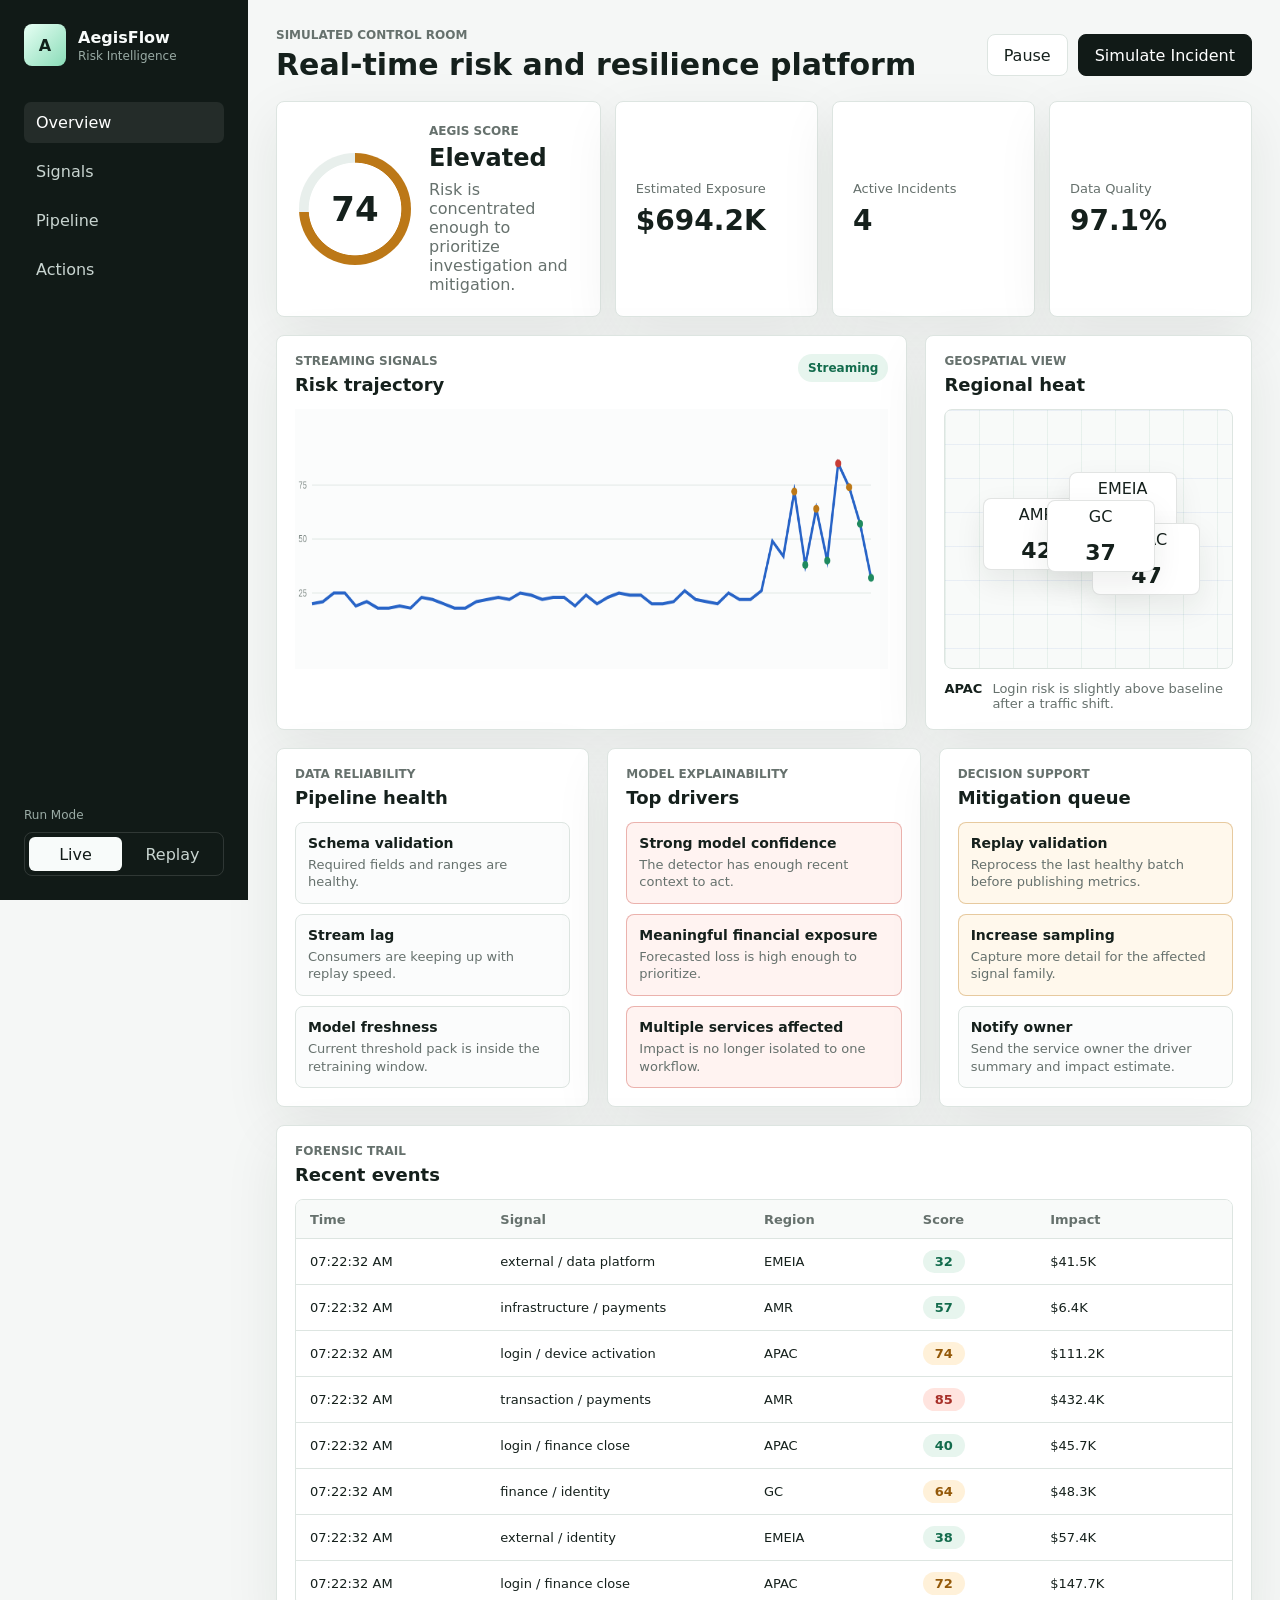
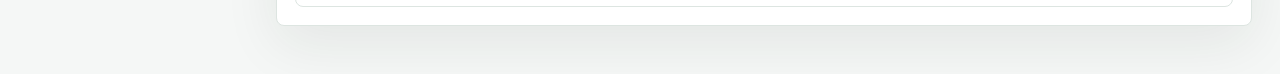
==== app/index.html @ 4f73d689 "Initial AegisFlow project" ====
<!doctype html>
<html lang="en">
  <head>
    <meta charset="utf-8">
    <meta name="viewport" content="width=device-width, initial-scale=1">
    <title>AegisFlow</title>
    <link rel="stylesheet" href="./styles.css">
  </head>
  <body>
    <div class="app-shell">
      <aside class="sidebar" aria-label="Workspace navigation">
        <div class="brand">
          <div class="brand-mark" aria-hidden="true">A</div>
          <div>
            <strong>AegisFlow</strong>
            <span>Risk Intelligence</span>
          </div>
        </div>

        <nav class="nav-list" aria-label="Primary">
          <a class="active" href="#overview">Overview</a>
          <a href="#signals">Signals</a>
          <a href="#pipeline">Pipeline</a>
          <a href="#actions">Actions</a>
        </nav>

        <div class="operator">
          <span class="operator-label">Run Mode</span>
          <div class="segmented" role="group" aria-label="Run mode">
            <button class="selected" id="liveMode" type="button">Live</button>
            <button id="replayMode" type="button">Replay</button>
          </div>
        </div>
      </aside>

      <main class="workspace">
        <header class="topbar">
          <div>
            <p class="eyebrow">Simulated control room</p>
            <h1>Real-time risk and resilience platform</h1>
          </div>
          <div class="topbar-actions">
            <button class="ghost-button" id="pauseStream" type="button">Pause</button>
            <button class="primary-button" id="injectIncident" type="button">Simulate Incident</button>
          </div>
        </header>

        <section class="score-band" id="overview" aria-label="Portfolio risk overview">
          <div class="score-panel">
            <div class="score-ring" id="scoreRing">
              <span id="aegisScore">21</span>
            </div>
            <div>
              <p class="eyebrow">Aegis Score</p>
              <h2 id="scoreBand">Watch</h2>
              <p id="scoreNarrative">Low variance across services with two watchlist signals.</p>
            </div>
          </div>
          <div class="metric">
            <span>Estimated Exposure</span>
            <strong id="exposure">$42.7K</strong>
          </div>
          <div class="metric">
            <span>Active Incidents</span>
            <strong id="incidentCount">2</strong>
          </div>
          <div class="metric">
            <span>Data Quality</span>
            <strong id="qualityScore">98.4%</strong>
          </div>
        </section>

        <section class="grid two-column">
          <article class="panel timeline-panel" id="signals">
            <div class="panel-header">
              <div>
                <p class="eyebrow">Streaming signals</p>
                <h2>Risk trajectory</h2>
              </div>
              <span class="status-pill" id="streamStatus">Streaming</span>
            </div>
            <canvas id="riskChart" width="980" height="330" aria-label="Risk score timeline"></canvas>
          </article>

          <article class="panel">
            <div class="panel-header">
              <div>
                <p class="eyebrow">Geospatial view</p>
                <h2>Regional heat</h2>
              </div>
            </div>
            <div class="region-map" aria-label="Regional risk map">
              <button class="region region-amr" data-region="AMR" type="button">AMR<span>18</span></button>
              <button class="region region-emeia" data-region="EMEIA" type="button">EMEIA<span>24</span></button>
              <button class="region region-apac" data-region="APAC" type="button">APAC<span>31</span></button>
              <button class="region region-gc" data-region="GC" type="button">GC<span>28</span></button>
            </div>
            <div class="region-detail" id="regionDetail">
              <strong>APAC</strong>
              <span>Login risk is slightly above baseline after a traffic shift.</span>
            </div>
          </article>
        </section>

        <section class="grid three-column">
          <article class="panel" id="pipeline">
            <div class="panel-header">
              <div>
                <p class="eyebrow">Data reliability</p>
                <h2>Pipeline health</h2>
              </div>
            </div>
            <div class="health-list" id="healthList"></div>
          </article>

          <article class="panel">
            <div class="panel-header">
              <div>
                <p class="eyebrow">Model explainability</p>
                <h2>Top drivers</h2>
              </div>
            </div>
            <div class="driver-list" id="driverList"></div>
          </article>

          <article class="panel" id="actions">
            <div class="panel-header">
              <div>
                <p class="eyebrow">Decision support</p>
                <h2>Mitigation queue</h2>
              </div>
            </div>
            <div class="action-list" id="actionList"></div>
          </article>
        </section>

        <section class="panel event-panel">
          <div class="panel-header">
            <div>
              <p class="eyebrow">Forensic trail</p>
              <h2>Recent events</h2>
            </div>
          </div>
          <div class="event-table" role="table" aria-label="Recent risk events">
            <div class="event-row event-head" role="row">
              <span>Time</span>
              <span>Signal</span>
              <span>Region</span>
              <span>Score</span>
              <span>Impact</span>
            </div>
            <div id="eventRows"></div>
          </div>
        </section>
      </main>
    </div>

    <script src="./main.js"></script>
  </body>
</html>
---- app/styles.css ----
:root {
  --bg: #f5f7f6;
  --panel: #ffffff;
  --ink: #15201c;
  --muted: #66716d;
  --line: #dde5e1;
  --green: #1f8a5f;
  --blue: #2864c7;
  --amber: #bc7817;
  --red: #c83d35;
  --teal: #0f766e;
  --shadow: 0 18px 55px rgba(21, 32, 28, 0.08);
}

* {
  box-sizing: border-box;
}

body {
  margin: 0;
  background: var(--bg);
  color: var(--ink);
  font-family: Inter, ui-sans-serif, system-ui, -apple-system, BlinkMacSystemFont, "Segoe UI", sans-serif;
}

button {
  font: inherit;
}

.app-shell {
  display: grid;
  grid-template-columns: 248px minmax(0, 1fr);
  min-height: 100vh;
}

.sidebar {
  position: sticky;
  top: 0;
  display: flex;
  flex-direction: column;
  height: 100vh;
  padding: 24px;
  background: #111a17;
  color: #f8fbfa;
}

.brand {
  display: flex;
  gap: 12px;
  align-items: center;
  margin-bottom: 36px;
}

.brand-mark {
  display: grid;
  place-items: center;
  width: 42px;
  height: 42px;
  border-radius: 8px;
  background: linear-gradient(135deg, #e7fff4, #8adcb8);
  color: #10201a;
  font-weight: 800;
}

.brand span,
.operator-label {
  display: block;
  margin-top: 2px;
  color: #9aaba5;
  font-size: 12px;
}

.nav-list {
  display: grid;
  gap: 8px;
}

.nav-list a {
  padding: 11px 12px;
  border-radius: 7px;
  color: #c9d5d1;
  text-decoration: none;
}

.nav-list a.active,
.nav-list a:hover {
  background: rgba(255, 255, 255, 0.08);
  color: #ffffff;
}

.operator {
  margin-top: auto;
}

.segmented {
  display: grid;
  grid-template-columns: 1fr 1fr;
  gap: 4px;
  margin-top: 10px;
  padding: 4px;
  border: 1px solid rgba(255, 255, 255, 0.13);
  border-radius: 8px;
}

.segmented button {
  min-height: 34px;
  border: 0;
  border-radius: 6px;
  background: transparent;
  color: #c9d5d1;
  cursor: pointer;
}

.segmented button.selected {
  background: #f8fbfa;
  color: #111a17;
}

.workspace {
  display: grid;
  gap: 18px;
  width: min(1440px, 100%);
  margin: 0 auto;
  padding: 28px;
}

.topbar {
  display: flex;
  align-items: center;
  justify-content: space-between;
  gap: 20px;
}

.topbar h1,
.panel h2,
.score-panel h2 {
  margin: 0;
  letter-spacing: 0;
}

.topbar h1 {
  font-size: 30px;
  line-height: 1.16;
}

.eyebrow {
  margin: 0 0 6px;
  color: var(--muted);
  font-size: 12px;
  font-weight: 700;
  letter-spacing: 0;
  text-transform: uppercase;
}

.topbar-actions {
  display: flex;
  gap: 10px;
  flex-wrap: wrap;
}

.primary-button,
.ghost-button {
  min-height: 42px;
  padding: 0 16px;
  border-radius: 8px;
  cursor: pointer;
}

.primary-button {
  border: 1px solid #111a17;
  background: #111a17;
  color: #ffffff;
}

.ghost-button {
  border: 1px solid var(--line);
  background: #ffffff;
  color: var(--ink);
}

.score-band {
  display: grid;
  grid-template-columns: minmax(320px, 1.6fr) repeat(3, minmax(160px, 1fr));
  gap: 14px;
  align-items: stretch;
}

.score-panel,
.metric,
.panel {
  border: 1px solid var(--line);
  border-radius: 8px;
  background: var(--panel);
  box-shadow: var(--shadow);
}

.score-panel {
  display: flex;
  gap: 18px;
  align-items: center;
  padding: 22px;
}

.score-ring {
  --score: 21;
  display: grid;
  flex: 0 0 auto;
  place-items: center;
  width: 112px;
  height: 112px;
  border-radius: 50%;
  background:
    radial-gradient(circle at center, #ffffff 58%, transparent 59%),
    conic-gradient(var(--green) calc(var(--score) * 1%), #e8efec 0);
}

.score-ring span {
  font-size: 34px;
  font-weight: 800;
}

.score-panel p:last-child {
  max-width: 520px;
  margin: 8px 0 0;
  color: var(--muted);
}

.metric {
  display: grid;
  align-content: center;
  gap: 8px;
  min-height: 132px;
  padding: 20px;
}

.metric span {
  color: var(--muted);
  font-size: 13px;
}

.metric strong {
  font-size: 28px;
  letter-spacing: 0;
}

.grid {
  display: grid;
  gap: 18px;
}

.two-column {
  grid-template-columns: minmax(0, 1.45fr) minmax(320px, 0.75fr);
}

.three-column {
  grid-template-columns: repeat(3, minmax(0, 1fr));
}

.panel {
  min-width: 0;
  padding: 18px;
}

.panel-header {
  display: flex;
  align-items: flex-start;
  justify-content: space-between;
  gap: 16px;
  margin-bottom: 14px;
}

.panel h2 {
  font-size: 18px;
}

.status-pill {
  display: inline-flex;
  align-items: center;
  min-height: 28px;
  padding: 0 10px;
  border-radius: 999px;
  background: #e7f5ee;
  color: #136c4d;
  font-size: 12px;
  font-weight: 700;
}

.status-pill.paused {
  background: #f3ede2;
  color: #8a5712;
}

.timeline-panel canvas {
  width: 100%;
  height: 260px;
}

.region-map {
  position: relative;
  height: 260px;
  overflow: hidden;
  border: 1px solid var(--line);
  border-radius: 8px;
  background:
    linear-gradient(90deg, rgba(31, 138, 95, 0.08) 1px, transparent 1px),
    linear-gradient(rgba(40, 100, 199, 0.08) 1px, transparent 1px),
    #f8faf9;
  background-size: 34px 34px;
}

.region {
  position: absolute;
  display: grid;
  gap: 4px;
  place-items: center;
  width: 108px;
  height: 72px;
  border: 1px solid rgba(21, 32, 28, 0.12);
  border-radius: 8px;
  background: #ffffff;
  color: var(--ink);
  cursor: pointer;
  box-shadow: 0 12px 30px rgba(21, 32, 28, 0.08);
}

.region span {
  font-size: 22px;
  font-weight: 800;
}

.region-amr {
  left: 13%;
  top: 34%;
}

.region-emeia {
  left: 43%;
  top: 24%;
}

.region-apac {
  right: 11%;
  top: 44%;
}

.region-gc {
  right: 27%;
  top: 35%;
}

.region.hot {
  border-color: rgba(200, 61, 53, 0.45);
  background: #fff1ee;
  color: #a72e27;
}

.region-detail {
  display: flex;
  gap: 10px;
  margin-top: 12px;
  color: var(--muted);
  font-size: 13px;
}

.region-detail strong {
  color: var(--ink);
}

.health-list,
.driver-list,
.action-list {
  display: grid;
  gap: 10px;
}

.health-item,
.driver-item,
.action-item {
  display: grid;
  gap: 5px;
  padding: 12px;
  border: 1px solid var(--line);
  border-radius: 8px;
  background: #fbfcfc;
}

.health-item strong,
.driver-item strong,
.action-item strong {
  font-size: 14px;
}

.health-item span,
.driver-item span,
.action-item span {
  color: var(--muted);
  font-size: 13px;
  line-height: 1.35;
}

.health-item.warning,
.action-item.warning {
  border-color: rgba(188, 120, 23, 0.36);
  background: #fff8ec;
}

.driver-item.critical,
.action-item.critical {
  border-color: rgba(200, 61, 53, 0.36);
  background: #fff3f1;
}

.event-panel {
  margin-bottom: 20px;
}

.event-table {
  overflow: hidden;
  border: 1px solid var(--line);
  border-radius: 8px;
}

.event-row {
  display: grid;
  grid-template-columns: 0.85fr 1.2fr 0.7fr 0.55fr 0.8fr;
  gap: 12px;
  align-items: center;
  min-height: 46px;
  padding: 0 14px;
  border-top: 1px solid var(--line);
  font-size: 13px;
}

.event-head {
  min-height: 38px;
  border-top: 0;
  background: #f8faf9;
  color: var(--muted);
  font-weight: 700;
}

.score-chip {
  display: inline-flex;
  justify-content: center;
  width: 42px;
  padding: 4px 0;
  border-radius: 999px;
  background: #e7f5ee;
  color: #136c4d;
  font-weight: 800;
}

.score-chip.elevated {
  background: #fff1d9;
  color: #945909;
}

.score-chip.critical {
  background: #ffe4df;
  color: #a72e27;
}

@media (max-width: 1100px) {
  .app-shell {
    grid-template-columns: 1fr;
  }

  .sidebar {
    position: static;
    height: auto;
  }

  .score-band,
  .two-column,
  .three-column {
    grid-template-columns: 1fr;
  }
}

@media (max-width: 720px) {
  .workspace {
    padding: 18px;
  }

  .topbar,
  .score-panel {
    align-items: stretch;
    flex-direction: column;
  }

  .topbar h1 {
    font-size: 24px;
  }

  .metric strong {
    font-size: 24px;
  }

  .region-map {
    height: 360px;
  }

  .region-amr {
    left: 8%;
    top: 18%;
  }

  .region-emeia {
    left: 52%;
    top: 20%;
  }

  .region-apac {
    left: 46%;
    top: 62%;
  }

  .region-gc {
    left: 16%;
    top: 58%;
  }

  .event-row {
    grid-template-columns: 0.9fr 1.1fr 0.7fr 0.55fr;
  }

  .event-row span:last-child {
    display: none;
  }
}
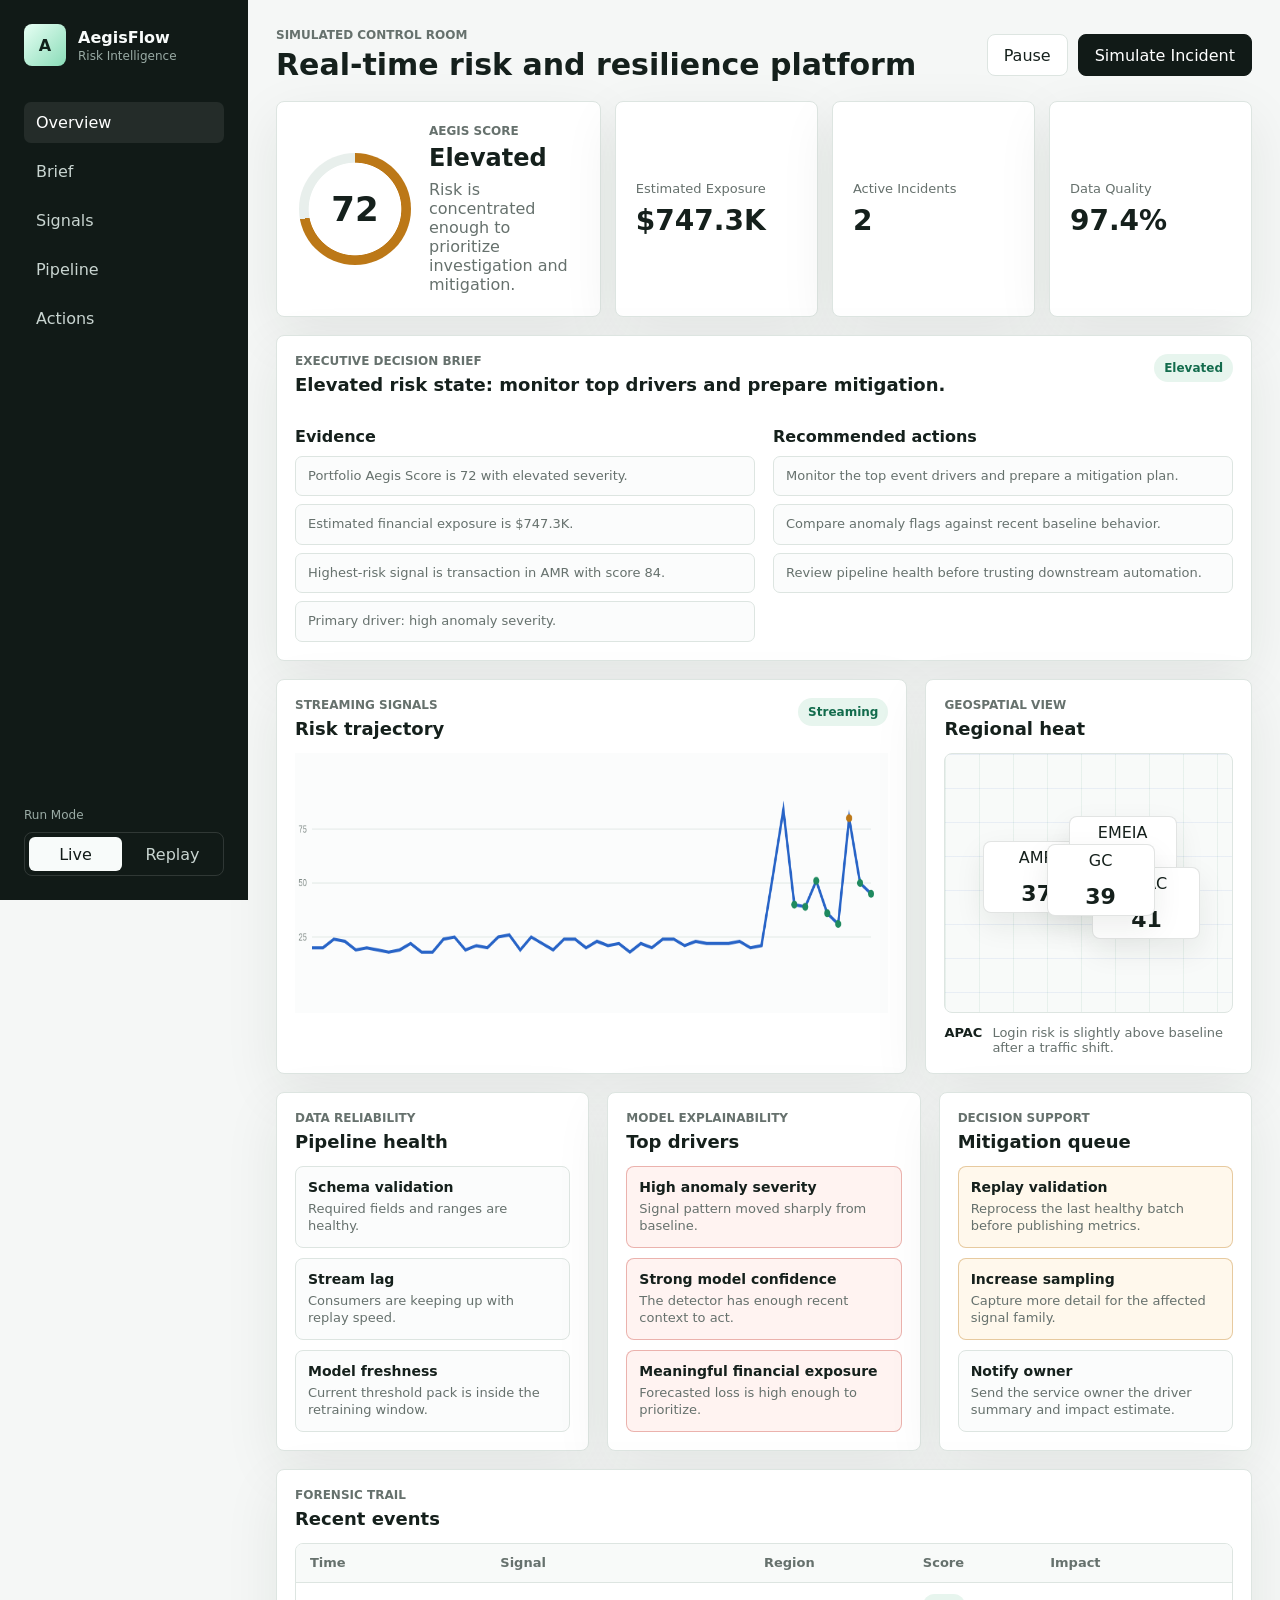
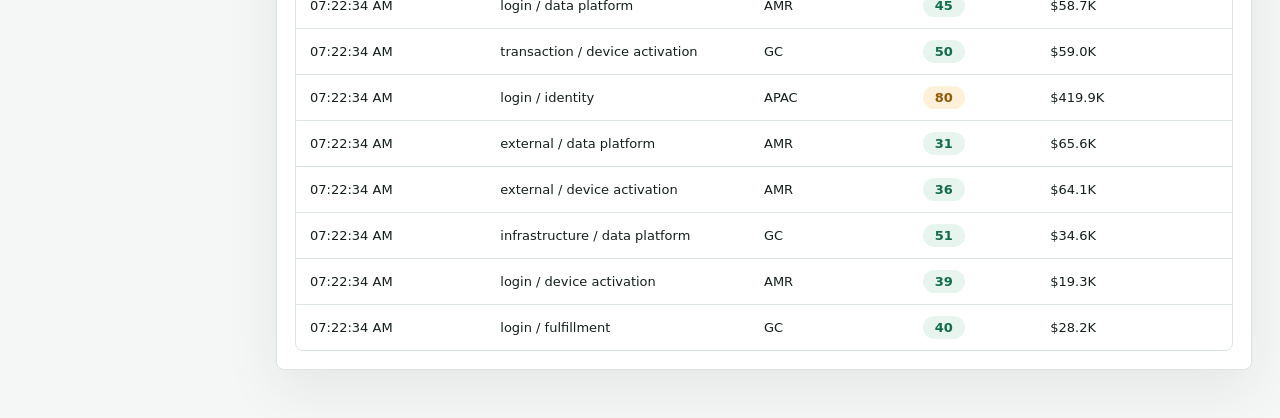
==== commit 96e24147: "Polish launch story and decision brief" ====
--- a/app/index.html
+++ b/app/index.html
@@ -19,6 +19,7 @@
 
         <nav class="nav-list" aria-label="Primary">
           <a class="active" href="#overview">Overview</a>
+          <a href="#brief">Brief</a>
           <a href="#signals">Signals</a>
           <a href="#pipeline">Pipeline</a>
           <a href="#actions">Actions</a>
@@ -67,6 +68,26 @@
           <div class="metric">
             <span>Data Quality</span>
             <strong id="qualityScore">98.4%</strong>
+          </div>
+        </section>
+
+        <section class="panel decision-brief-panel" id="brief" aria-label="Decision brief">
+          <div class="panel-header">
+            <div>
+              <p class="eyebrow">Executive decision brief</p>
+              <h2 id="briefHeadline">Watch state: signals are rising but remain contained.</h2>
+            </div>
+            <span class="status-pill" id="briefRiskLevel">Watch</span>
+          </div>
+          <div class="brief-grid">
+            <div>
+              <strong>Evidence</strong>
+              <div class="brief-list" id="briefEvidence"></div>
+            </div>
+            <div>
+              <strong>Recommended actions</strong>
+              <div class="brief-list" id="briefActions"></div>
+            </div>
           </div>
         </section>
 
@@ -158,4 +179,3 @@
     <script src="./main.js"></script>
   </body>
 </html>
-
--- a/app/styles.css
+++ b/app/styles.css
@@ -261,6 +261,38 @@
   padding: 18px;
 }
 
+.decision-brief-panel {
+  display: grid;
+  gap: 18px;
+}
+
+.brief-grid {
+  display: grid;
+  grid-template-columns: repeat(2, minmax(0, 1fr));
+  gap: 18px;
+}
+
+.brief-grid strong {
+  display: block;
+  margin-bottom: 10px;
+}
+
+.brief-list {
+  display: grid;
+  gap: 8px;
+}
+
+.brief-list span {
+  display: block;
+  padding: 10px 12px;
+  border: 1px solid var(--line);
+  border-radius: 7px;
+  background: #fbfcfc;
+  color: var(--muted);
+  font-size: 13px;
+  line-height: 1.42;
+}
+
 .panel-header {
   display: flex;
   align-items: flex-start;
@@ -472,7 +504,8 @@
 
   .score-band,
   .two-column,
-  .three-column {
+  .three-column,
+  .brief-grid {
     grid-template-columns: 1fr;
   }
 }
@@ -528,4 +561,3 @@
     display: none;
   }
 }
-
